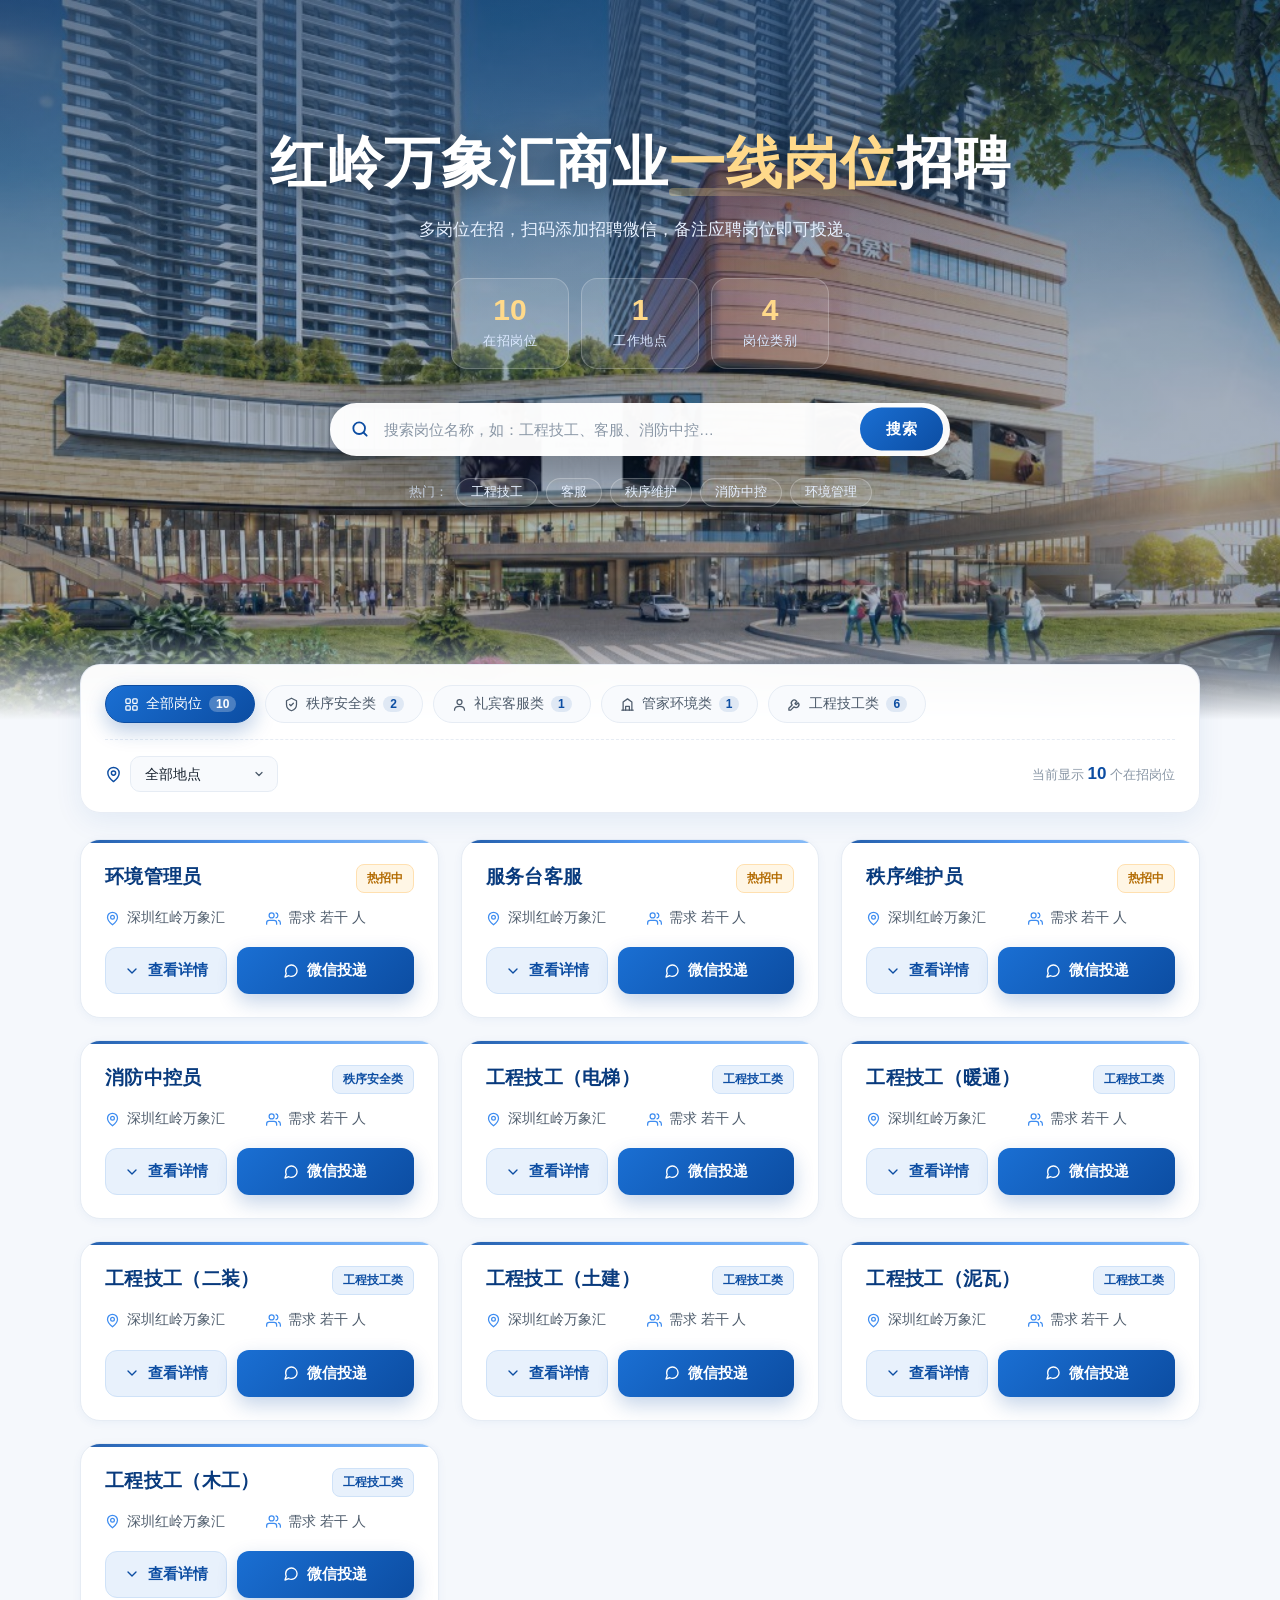
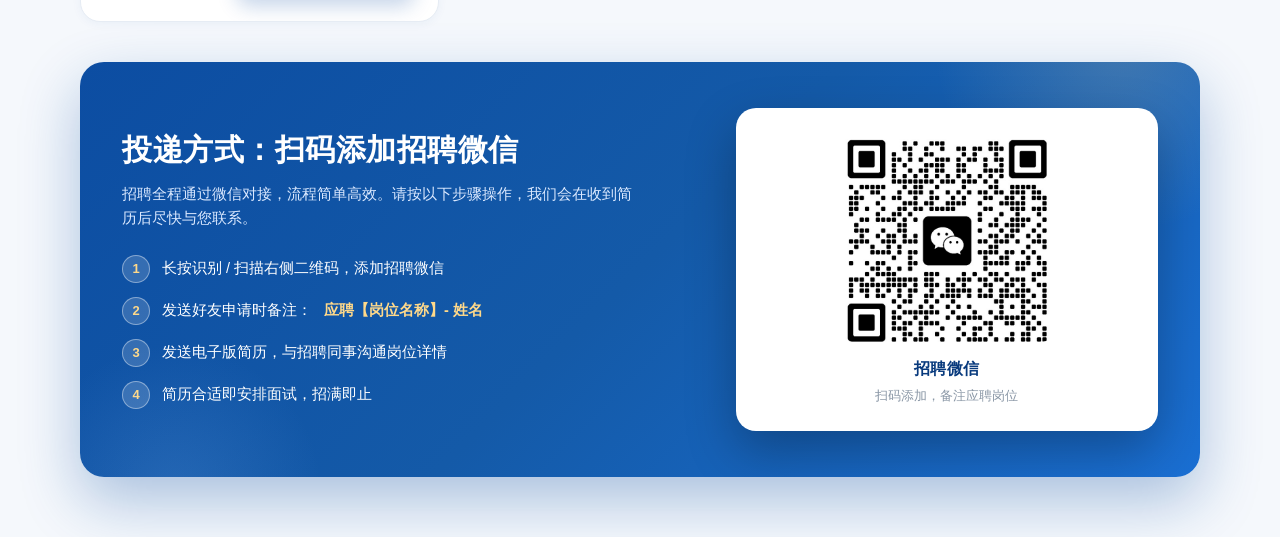
==== zhaopin/index.html @ f412cfbd "Sync zhaopin mirror page" ====
<!DOCTYPE html>
<html lang="zh-CN">
<head>
    <meta charset="UTF-8">
    <meta name="viewport" content="width=device-width, initial-scale=1.0, viewport-fit=cover">
    <meta name="theme-color" content="#0c4da2">
    <meta name="site-data" content="../data/site.json">
    <meta name="description" content="深圳湾商业一线岗位招聘，中国华润大厦、深圳湾万象城、华润金融大厦多岗位在招。">
    <title>深圳湾商业一线岗位招聘 | 中国华润大厦·深圳湾万象城·华润金融大厦</title>
    <style>
        /* ===== 设计令牌 ===== */
        * {
            margin: 0;
            padding: 0;
            box-sizing: border-box;
            -webkit-tap-highlight-color: transparent;
        }
        :root {
            --brand: #0c4da2;
            --brand-2: #1a6fd3;
            --brand-light: #3f8df0;
            --brand-deep: #083a7d;
            --brand-soft: #e8f1fc;
            --accent: #f5a623;
            --accent-soft: #fff6e5;
            --ink: #16212e;
            --ink-2: #4d5b6b;
            --ink-3: #8a97a6;
            --line: #e6ecf4;
            --line-2: #f0f4f9;
            --bg: #f5f8fc;
            --card: #ffffff;
            --radius: 20px;
            --radius-sm: 12px;
            --shadow-sm: 0 2px 10px rgba(12, 77, 162, 0.05);
            --shadow: 0 8px 28px rgba(12, 77, 162, 0.08);
            --shadow-lg: 0 22px 52px rgba(12, 77, 162, 0.16);
            --ease: cubic-bezier(0.4, 0, 0.2, 1);
            --safe-top: env(safe-area-inset-top, 0px);
            --safe-bottom: env(safe-area-inset-bottom, 0px);
        }
        html {
            scroll-behavior: smooth;
            -webkit-text-size-adjust: 100%;
        }
        body {
            font-family: "PingFang SC", "HarmonyOS Sans SC", "Microsoft YaHei", "Helvetica Neue", Arial, sans-serif;
            background: var(--bg);
            color: var(--ink);
            line-height: 1.65;
            -webkit-font-smoothing: antialiased;
            -moz-osx-font-smoothing: grayscale;
            overflow-x: hidden;
        }
        img { max-width: 100%; display: block; }
        button, input, select { font-family: inherit; }
        button { cursor: pointer; }

        /* ===== 滚动进度条 ===== */
        .scroll-progress {
            position: fixed;
            top: 0;
            left: 0;
            height: 3px;
            width: 0%;
            background: linear-gradient(90deg, var(--brand-2), var(--accent));
            z-index: 100;
            transition: width 0.1s linear;
            border-radius: 0 3px 3px 0;
        }

        /* ===== 顶部吸附栏 ===== */
        .sticky-bar {
            position: fixed;
            top: 0;
            left: 0;
            right: 0;
            z-index: 90;
            padding: calc(10px + var(--safe-top)) 16px 10px;
            background: rgba(255, 255, 255, 0.88);
            backdrop-filter: saturate(180%) blur(16px);
            -webkit-backdrop-filter: saturate(180%) blur(16px);
            border-bottom: 1px solid rgba(230, 236, 244, 0.9);
            transform: translateY(-105%);
            transition: transform 0.35s var(--ease), box-shadow 0.35s var(--ease);
        }
        .sticky-bar.show {
            transform: translateY(0);
            box-shadow: 0 4px 20px rgba(12, 77, 162, 0.08);
        }
        .sticky-inner {
            max-width: 1160px;
            margin: 0 auto;
            display: flex;
            align-items: center;
            gap: 12px;
        }
        .sticky-brand {
            display: flex;
            align-items: center;
            gap: 8px;
            font-size: 15px;
            font-weight: 800;
            color: var(--brand-deep);
            white-space: nowrap;
            letter-spacing: 0.5px;
        }
        .sticky-brand .dot {
            width: 8px;
            height: 8px;
            border-radius: 50%;
            background: linear-gradient(135deg, var(--brand-2), var(--accent));
            box-shadow: 0 0 0 4px rgba(26, 111, 211, 0.14);
        }
        .sticky-search {
            flex: 1;
            position: relative;
            display: flex;
            align-items: center;
        }
        .sticky-search svg {
            position: absolute;
            left: 14px;
            width: 16px;
            height: 16px;
            stroke: var(--ink-3);
            pointer-events: none;
        }
        .sticky-search input {
            width: 100%;
            border: 1.5px solid var(--line);
            background: rgba(244, 247, 251, 0.9);
            border-radius: 999px;
            padding: 10px 38px 10px 40px;
            font-size: 14px;
            color: var(--ink);
            outline: none;
            transition: all 0.2s var(--ease);
        }
        .sticky-search input:focus {
            border-color: var(--brand-2);
            background: #fff;
            box-shadow: 0 0 0 3px rgba(26, 111, 211, 0.12);
        }
        .sticky-search input::-webkit-search-cancel-button { display: none; }
        .sticky-clear {
            position: absolute;
            right: 10px;
            width: 22px;
            height: 22px;
            border: none;
            border-radius: 50%;
            background: #dbe4ee;
            color: #fff;
            font-size: 14px;
            line-height: 1;
            display: none;
            align-items: center;
            justify-content: center;
            transition: background 0.2s;
        }
        .sticky-clear.show { display: flex; }
        .sticky-clear:hover { background: var(--ink-3); }
        .sticky-count {
            font-size: 13px;
            white-space: nowrap;
            padding: 6px 12px;
            background: var(--brand-soft);
            border-radius: 999px;
            color: var(--brand);
            font-weight: 600;
        }
        .sticky-count b { font-size: 15px; }

        /* ===== Hero ===== */
        .hero {
            position: relative;
            color: #fff;
            min-height: clamp(520px, 56.25vw, 720px);
            padding: calc(56px + var(--safe-top)) 22px 140px;
            display: flex;
            align-items: center;
            justify-content: center;
            background:
                radial-gradient(120% 80% at 50% 0%, rgba(12, 77, 162, 0.18) 0%, transparent 58%),
                linear-gradient(180deg, rgba(4, 22, 50, 0.55) 0%, rgba(6, 34, 72, 0.38) 45%, rgba(10, 46, 92, 0.32) 100%),
                url("../assets/hero-bg.jpg") center center / cover no-repeat;
            text-align: center;
            overflow: hidden;
            box-sizing: border-box;
        }
        .hero::after {
            content: "";
            position: absolute;
            left: 0; right: 0; bottom: 0;
            height: 90px;
            background: linear-gradient(180deg, transparent, var(--bg));
            z-index: 1;
            pointer-events: none;
        }
        .hero-inner {
            position: relative;
            z-index: 2;
            max-width: 1080px;
            margin: 0 auto;
        }
        .hero h1 {
            font-size: clamp(30px, 6vw, 56px);
            font-weight: 800;
            letter-spacing: 1px;
            line-height: 1.22;
            margin-bottom: 18px;
            text-shadow: 0 6px 30px rgba(0, 0, 0, 0.4);
            animation: fadeDown 0.7s var(--ease) both;
        }
        .hero h1 em {
            font-style: normal;
            color: #ffd98a;
            position: relative;
            display: inline-block;
        }
        .hero h1 em::after {
            content: "";
            position: absolute;
            left: 0; right: 0;
            bottom: 2px;
            height: 8px;
            background: linear-gradient(90deg, rgba(255, 217, 138, 0.35), rgba(255, 217, 138, 0));
            border-radius: 4px;
            z-index: -1;
        }
        .hero-sub {
            font-size: clamp(14px, 2.2vw, 17px);
            color: #e6f0ff;
            max-width: 620px;
            margin: 0 auto 34px;
            opacity: 0.92;
            animation: fadeDown 0.7s var(--ease) 0.1s both;
        }
        .hero-stats {
            display: flex;
            justify-content: center;
            gap: 12px;
            flex-wrap: wrap;
            margin-bottom: 34px;
            animation: fadeDown 0.7s var(--ease) 0.2s both;
        }
        .hero-stat {
            background: rgba(255, 255, 255, 0.1);
            border: 1px solid rgba(255, 255, 255, 0.22);
            backdrop-filter: blur(10px);
            -webkit-backdrop-filter: blur(10px);
            border-radius: 16px;
            padding: 14px 28px;
            min-width: 118px;
            transition: transform 0.25s var(--ease), background 0.25s;
        }
        .hero-stat:hover {
            background: rgba(255, 255, 255, 0.16);
            transform: translateY(-3px);
        }
        .hero-stat b {
            display: block;
            font-size: 30px;
            font-weight: 800;
            color: #ffd98a;
            line-height: 1.15;
            font-variant-numeric: tabular-nums;
        }
        .hero-stat span {
            font-size: 12.5px;
            color: #dbe9ff;
            letter-spacing: 0.5px;
        }

        /* ===== 搜索框 ===== */
        .hero-search {
            position: relative;
            max-width: 620px;
            margin: 0 auto 22px;
            animation: fadeDown 0.7s var(--ease) 0.3s both;
        }
        .hero-search input {
            width: 100%;
            border: none;
            outline: none;
            background: rgba(255, 255, 255, 0.97);
            border-radius: 999px;
            padding: 18px 132px 18px 54px;
            font-size: 15px;
            color: var(--ink);
            box-shadow: 0 16px 44px rgba(0, 0, 0, 0.3);
            transition: box-shadow 0.25s var(--ease);
        }
        .hero-search input:focus {
            box-shadow: 0 16px 44px rgba(0, 0, 0, 0.3), 0 0 0 4px rgba(255, 217, 138, 0.35);
        }
        .hero-search input::placeholder { color: var(--ink-3); }
        .hero-search .search-icon {
            position: absolute;
            left: 20px;
            top: 50%;
            transform: translateY(-50%);
            width: 20px;
            height: 20px;
            stroke: var(--brand);
            pointer-events: none;
        }
        .hero-search .search-btn {
            position: absolute;
            right: 7px;
            top: 50%;
            transform: translateY(-50%);
            border: none;
            cursor: pointer;
            background: linear-gradient(135deg, var(--brand-2), var(--brand));
            color: #fff;
            border-radius: 999px;
            padding: 12px 26px;
            font-size: 15px;
            font-weight: 600;
            transition: transform 0.2s var(--ease), box-shadow 0.2s;
            letter-spacing: 0.5px;
        }
        .hero-search .search-btn:hover {
            transform: translateY(-50%) scale(1.04);
            box-shadow: 0 8px 22px rgba(26, 111, 211, 0.5);
        }
        .hero-search .search-btn:active { transform: translateY(-50%) scale(0.97); }
        .hero-search .clear-btn {
            position: absolute;
            left: 44px;
            top: 50%;
            transform: translateY(-50%);
            width: 22px;
            height: 22px;
            border: none;
            border-radius: 50%;
            background: #dbe4ee;
            color: #fff;
            font-size: 14px;
            line-height: 1;
            display: none;
            align-items: center;
            justify-content: center;
            transition: background 0.2s;
        }
        .hero-search .clear-btn.show { display: flex; }
        .hero-search .clear-btn:hover { background: var(--ink-3); }

        /* ===== 热门搜索标签 ===== */
        .hot-tags {
            display: flex;
            justify-content: center;
            align-items: center;
            flex-wrap: wrap;
            gap: 8px;
            font-size: 13px;
            color: rgba(219, 233, 255, 0.75);
            animation: fadeDown 0.7s var(--ease) 0.4s both;
        }
        .hot-tags button {
            border: 1px solid rgba(255, 255, 255, 0.25);
            background: rgba(255, 255, 255, 0.08);
            color: #e6f0ff;
            border-radius: 999px;
            padding: 5px 14px;
            font-size: 12.5px;
            transition: all 0.2s var(--ease);
        }
        .hot-tags button:hover {
            background: rgba(255, 217, 138, 0.2);
            border-color: rgba(255, 217, 138, 0.6);
            color: #ffd98a;
            transform: translateY(-1px);
        }

        /* ===== 主体容器 ===== */
        .container {
            max-width: 1160px;
            margin: 0 auto;
            padding: 0 20px;
        }

        /* ===== 筛选栏 ===== */
        .toolbar {
            margin-top: -56px;
            position: relative;
            z-index: 5;
            background: rgba(255, 255, 255, 0.96);
            backdrop-filter: blur(10px);
            border-radius: var(--radius);
            box-shadow: var(--shadow);
            padding: 20px 24px;
            border: 1px solid rgba(230, 236, 244, 0.9);
        }
        .chips {
            display: flex;
            flex-wrap: wrap;
            gap: 10px;
            margin-bottom: 16px;
        }
        .chip {
            border: 1.5px solid var(--line);
            background: #f8fafd;
            color: var(--ink-2);
            border-radius: 999px;
            padding: 9px 18px;
            font-size: 14px;
            font-weight: 500;
            cursor: pointer;
            transition: all 0.22s var(--ease);
            display: inline-flex;
            align-items: center;
            gap: 7px;
            white-space: nowrap;
        }
        .chip svg {
            width: 15px;
            height: 15px;
            stroke: currentColor;
            flex-shrink: 0;
        }
        .chip .chip-num {
            font-size: 12px;
            font-weight: 700;
            background: rgba(12, 77, 162, 0.1);
            color: var(--brand);
            border-radius: 999px;
            padding: 1px 7px;
            min-width: 20px;
            text-align: center;
            transition: all 0.22s;
        }
        .chip:hover {
            border-color: var(--brand-2);
            color: var(--brand);
            transform: translateY(-1px);
        }
        .chip.active {
            background: linear-gradient(135deg, var(--brand-2), var(--brand));
            border-color: var(--brand);
            color: #fff;
            box-shadow: 0 8px 20px rgba(12, 77, 162, 0.28);
        }
        .chip.active .chip-num {
            background: rgba(255, 255, 255, 0.25);
            color: #fff;
        }
        .toolbar-row {
            display: flex;
            align-items: center;
            justify-content: space-between;
            gap: 14px;
            flex-wrap: wrap;
            border-top: 1px dashed var(--line);
            padding-top: 16px;
        }
        .toolbar-left {
            display: flex;
            align-items: center;
            gap: 12px;
            flex-wrap: wrap;
        }
        .location-select {
            position: relative;
            display: flex;
            align-items: center;
            gap: 8px;
            font-size: 14px;
            color: var(--ink-2);
        }
        .location-select > svg {
            width: 17px;
            height: 17px;
            stroke: var(--brand);
            flex-shrink: 0;
        }
        .location-select select {
            border: 1.5px solid var(--line);
            background: #f8fafd;
            border-radius: 10px;
            padding: 9px 34px 9px 14px;
            font-size: 14px;
            color: var(--ink);
            outline: none;
            cursor: pointer;
            appearance: none;
            background-image: url("data:image/svg+xml,%3Csvg xmlns='http://www.w3.org/2000/svg' width='12' height='12' viewBox='0 0 24 24' fill='none' stroke='%234d5b6b' stroke-width='2.5' stroke-linecap='round' stroke-linejoin='round'%3E%3Cpolyline points='6 9 12 15 18 9'/%3E%3C/svg%3E");
            background-repeat: no-repeat;
            background-position: right 12px center;
            transition: all 0.2s;
        }
        .location-select select:focus {
            border-color: var(--brand-2);
            box-shadow: 0 0 0 3px rgba(26, 111, 211, 0.12);
        }
        .reset-btn {
            display: none;
            align-items: center;
            gap: 6px;
            border: 1.5px solid var(--line);
            background: #fff;
            color: var(--ink-2);
            border-radius: 10px;
            padding: 9px 14px;
            font-size: 13.5px;
            transition: all 0.2s;
        }
        .reset-btn.show { display: inline-flex; }
        .reset-btn:hover {
            border-color: #ffc9c9;
            color: #d64545;
            background: #fff5f5;
        }
        .reset-btn svg {
            width: 14px;
            height: 14px;
            stroke: currentColor;
        }
        .result-count {
            font-size: 13px;
            color: var(--ink-3);
        }
        .result-count b {
            color: var(--brand);
            font-size: 17px;
            font-weight: 800;
            font-variant-numeric: tabular-nums;
        }

        /* ===== 岗位列表（关键修复：align-items: start） ===== */
        .job-grid {
            display: grid;
            grid-template-columns: repeat(auto-fill, minmax(340px, 1fr));
            gap: 22px;
            margin: 26px 0 40px;
            /* 核心修复：让每张卡片独立高度，展开时不会把同行的卡片一起拉长 */
            align-items: start;
        }
        .job-card {
            background: var(--card);
            border: 1px solid var(--line);
            border-radius: var(--radius);
            box-shadow: var(--shadow-sm);
            padding: 24px 24px 22px;
            display: flex;
            flex-direction: column;
            transition: transform 0.28s var(--ease), box-shadow 0.28s var(--ease), border-color 0.28s;
            position: relative;
            overflow: hidden;
            animation: cardIn 0.45s var(--ease) backwards;
            animation-delay: var(--delay, 0s);
        }
        @keyframes cardIn {
            from { opacity: 0; transform: translateY(18px); }
            to { opacity: 1; transform: translateY(0); }
        }
        .job-card::before {
            content: "";
            position: absolute;
            top: 0;
            left: 0;
            right: 0;
            height: 3px;
            background: linear-gradient(90deg, var(--brand), var(--brand-light), #7cb6f7);
            opacity: 0.9;
        }
        .job-card:hover {
            transform: translateY(-4px);
            box-shadow: var(--shadow-lg);
            border-color: #d6e4f7;
        }
        .job-top {
            display: flex;
            align-items: flex-start;
            justify-content: space-between;
            gap: 12px;
            margin-bottom: 14px;
        }
        .job-title {
            font-size: 19px;
            font-weight: 700;
            color: var(--brand-deep);
            line-height: 1.35;
            letter-spacing: 0.3px;
        }
        .job-tag {
            flex-shrink: 0;
            font-size: 11.5px;
            font-weight: 600;
            color: var(--brand);
            background: var(--brand-soft);
            border: 1px solid #cfe2f8;
            border-radius: 8px;
            padding: 4px 10px;
            white-space: nowrap;
        }
        .job-tag.hot {
            color: #b26a00;
            background: var(--accent-soft);
            border-color: #ffe0b0;
        }
        .job-meta {
            display: grid;
            grid-template-columns: 1fr 1fr;
            gap: 8px 14px;
            margin: 0 0 18px;
        }
        .meta-item {
            display: flex;
            align-items: center;
            gap: 7px;
            font-size: 13.5px;
            color: var(--ink-2);
            min-width: 0;
        }
        .meta-item svg {
            width: 15px;
            height: 15px;
            stroke: var(--brand-light);
            flex-shrink: 0;
        }
        .meta-item span {
            overflow: hidden;
            text-overflow: ellipsis;
            white-space: nowrap;
        }
        .meta-item.full {
            grid-column: 1 / -1;
        }
        .meta-item.full span {
            white-space: normal;
            line-height: 1.5;
        }
        .job-actions {
            margin-top: auto;
            display: flex;
            gap: 10px;
        }
        .btn {
            border: none;
            cursor: pointer;
            border-radius: 12px;
            font-size: 14.5px;
            font-weight: 600;
            padding: 13px 18px;
            display: inline-flex;
            align-items: center;
            justify-content: center;
            gap: 8px;
            transition: all 0.22s var(--ease);
            text-decoration: none;
            min-height: 46px;
        }
        .btn svg {
            width: 16px;
            height: 16px;
            stroke: currentColor;
            flex-shrink: 0;
        }
        .btn-primary {
            flex: 1;
            background: linear-gradient(135deg, var(--brand-2), var(--brand));
            color: #fff;
            box-shadow: 0 8px 20px rgba(12, 77, 162, 0.24);
        }
        .btn-primary:hover {
            transform: translateY(-2px);
            box-shadow: 0 12px 28px rgba(12, 77, 162, 0.36);
        }
        .btn-primary:active { transform: translateY(0) scale(0.98); }
        .btn-ghost {
            background: var(--brand-soft);
            color: var(--brand);
            border: 1px solid #cfe2f8;
        }
        .btn-ghost:hover {
            background: #dceafb;
            border-color: #b5d2f2;
        }
        .btn-ghost:active { transform: scale(0.98); }
        .btn-ghost svg {
            transition: transform 0.28s var(--ease);
        }
        .btn-ghost.open svg { transform: rotate(180deg); }

        /* 详情展开 */
        .job-detail {
            display: grid;
            grid-template-rows: 0fr;
            transition: grid-template-rows 0.4s var(--ease);
            border-top: 1px dashed transparent;
            margin-top: 0;
        }
        .job-detail > .detail-inner {
            overflow: hidden;
            min-height: 0; /* 关键：配合 0fr→1fr 动画，防止内容溢出撑开 */
        }
        .job-detail.open {
            grid-template-rows: 1fr;
            border-top-color: var(--line);
            margin-top: 18px;
        }
        .job-detail.open > .detail-inner {
            padding-top: 18px;
        }
        .detail-block { margin-bottom: 16px; }
        .detail-block:last-child { margin-bottom: 0; }
        .detail-block h4 {
            font-size: 14px;
            font-weight: 700;
            color: var(--brand-deep);
            margin-bottom: 10px;
            display: flex;
            align-items: center;
            gap: 7px;
        }
        .detail-block h4 svg {
            width: 15px;
            height: 15px;
            stroke: var(--brand);
            flex-shrink: 0;
        }
        .detail-block ul { list-style: none; padding: 0; }
        .detail-block li {
            position: relative;
            padding-left: 20px;
            font-size: 13.5px;
            color: var(--ink-2);
            margin-bottom: 7px;
            line-height: 1.72;
        }
        .detail-block li::before {
            content: "";
            position: absolute;
            left: 4px;
            top: 10px;
            width: 6px;
            height: 6px;
            border-radius: 50%;
            background: var(--brand-light);
        }

        /* 空状态 */
        .empty-state {
            text-align: center;
            padding: 70px 20px;
            color: var(--ink-3);
            grid-column: 1 / -1;
            animation: cardIn 0.4s var(--ease);
        }
        .empty-state svg {
            width: 52px;
            height: 52px;
            stroke: #c3cfdc;
            margin: 0 auto 16px;
        }
        .empty-state p {
            font-size: 15px;
            margin-bottom: 18px;
        }
        .empty-state .btn-reset {
            display: inline-flex;
            align-items: center;
            gap: 6px;
            border: 1.5px solid var(--line);
            background: #fff;
            color: var(--brand);
            border-radius: 999px;
            padding: 9px 22px;
            font-size: 14px;
            font-weight: 600;
            transition: all 0.2s;
        }
        .empty-state .btn-reset:hover {
            border-color: var(--brand-2);
            background: var(--brand-soft);
        }

        /* ===== 投递引导 ===== */
        .apply-guide {
            position: relative;
            background: linear-gradient(135deg, #0c4da2 0%, #145aa8 50%, #1a6fd3 100%);
            border-radius: 24px;
            padding: 46px 42px;
            color: #fff;
            margin: 20px 0 60px;
            display: grid;
            grid-template-columns: 1.35fr 1fr;
            gap: 44px;
            align-items: center;
            box-shadow: 0 24px 60px rgba(12, 77, 162, 0.32);
            overflow: hidden;
        }
        .apply-guide::before {
            content: "";
            position: absolute;
            top: -50%;
            right: -10%;
            width: 380px;
            height: 380px;
            border-radius: 50%;
            background: radial-gradient(circle, rgba(255, 217, 138, 0.18), transparent 70%);
            pointer-events: none;
        }
        .apply-guide::after {
            content: "";
            position: absolute;
            bottom: -40%;
            left: -5%;
            width: 300px;
            height: 300px;
            border-radius: 50%;
            background: radial-gradient(circle, rgba(124, 182, 247, 0.18), transparent 70%);
            pointer-events: none;
        }
        .apply-guide > * { position: relative; z-index: 1; }
        .apply-guide h2 {
            font-size: clamp(22px, 3vw, 30px);
            font-weight: 800;
            margin-bottom: 14px;
            line-height: 1.3;
            letter-spacing: 0.5px;
        }
        .apply-guide p {
            color: #dbe9ff;
            font-size: 14.5px;
            margin-bottom: 24px;
            max-width: 520px;
        }
        .guide-steps {
            list-style: none;
            display: flex;
            flex-direction: column;
            gap: 14px;
        }
        .guide-steps li {
            display: flex;
            align-items: center;
            gap: 12px;
            font-size: 14.5px;
            line-height: 1.5;
        }
        .guide-steps li b {
            color: #ffd98a;
            font-weight: 700;
        }
        .guide-steps .step-num {
            width: 28px;
            height: 28px;
            flex-shrink: 0;
            border-radius: 50%;
            background: rgba(255, 255, 255, 0.16);
            border: 1px solid rgba(255, 255, 255, 0.4);
            display: inline-flex;
            align-items: center;
            justify-content: center;
            font-size: 13px;
            font-weight: 700;
            color: #ffd98a;
        }
        .qr-box {
            background: #fff;
            border-radius: 20px;
            padding: 24px;
            text-align: center;
            box-shadow: 0 20px 50px rgba(0, 0, 0, 0.28);
            transition: transform 0.3s var(--ease);
        }
        .qr-box:hover { transform: translateY(-4px); }
        .qr-box img {
            width: 210px;
            height: 210px;
            margin: 0 auto 14px;
            border-radius: 10px;
        }
        .qr-box .qr-title {
            font-weight: 800;
            color: var(--brand-deep);
            font-size: 16px;
            margin-bottom: 4px;
            letter-spacing: 0.5px;
        }
        .qr-box .qr-tip {
            font-size: 12.5px;
            color: var(--ink-3);
        }

        /* ===== 返回顶部 ===== */
        .scroll-top {
            position: fixed;
            right: 20px;
            bottom: calc(24px + var(--safe-bottom));
            width: 48px;
            height: 48px;
            border: none;
            border-radius: 50%;
            background: rgba(255, 255, 255, 0.96);
            backdrop-filter: blur(10px);
            color: var(--brand);
            box-shadow: 0 8px 26px rgba(12, 77, 162, 0.22);
            border: 1px solid var(--line);
            display: flex;
            align-items: center;
            justify-content: center;
            z-index: 60;
            opacity: 0;
            visibility: hidden;
            transform: translateY(12px) scale(0.9);
            transition: all 0.3s var(--ease);
        }
        .scroll-top.show {
            opacity: 1;
            visibility: visible;
            transform: translateY(0) scale(1);
        }
        .scroll-top:hover {
            background: var(--brand);
            color: #fff;
            transform: translateY(-3px) scale(1.06);
            box-shadow: 0 12px 30px rgba(12, 77, 162, 0.35);
        }
        .scroll-top svg {
            width: 20px;
            height: 20px;
            stroke: currentColor;
            stroke-width: 2.5;
        }

        /* ===== 弹窗 ===== */
        .modal-mask {
            position: fixed;
            inset: 0;
            background: rgba(6, 22, 44, 0.68);
            backdrop-filter: blur(6px);
            -webkit-backdrop-filter: blur(6px);
            display: flex;
            align-items: center;
            justify-content: center;
            z-index: 120;
            opacity: 0;
            visibility: hidden;
            transition: opacity 0.28s var(--ease), visibility 0.28s;
            padding: 20px;
        }
        .modal-mask.show {
            opacity: 1;
            visibility: visible;
        }
        .modal {
            background: #fff;
            border-radius: 24px;
            width: 100%;
            max-width: 400px;
            padding: 32px 28px 26px;
            text-align: center;
            transform: translateY(24px) scale(0.95);
            transition: transform 0.32s var(--ease);
            box-shadow: 0 40px 90px rgba(0, 0, 0, 0.4);
            position: relative;
            max-height: calc(100vh - 40px);
            overflow-y: auto;
        }
        .modal-mask.show .modal {
            transform: translateY(0) scale(1);
        }
        .modal-close {
            position: absolute;
            top: 14px;
            right: 14px;
            width: 36px;
            height: 36px;
            border: none;
            border-radius: 50%;
            background: #f0f4f9;
            color: var(--ink-2);
            cursor: pointer;
            font-size: 20px;
            line-height: 1;
            display: flex;
            align-items: center;
            justify-content: center;
            transition: all 0.2s;
        }
        .modal-close:hover {
            background: #e2eaf3;
            transform: rotate(90deg);
        }
        .modal-badge {
            display: inline-flex;
            align-items: center;
            gap: 6px;
            background: var(--brand-soft);
            color: var(--brand);
            border: 1px solid #cfe2f8;
            border-radius: 999px;
            font-size: 12px;
            font-weight: 600;
            padding: 5px 14px;
            margin-bottom: 14px;
        }
        .modal-badge::before {
            content: "";
            width: 6px;
            height: 6px;
            border-radius: 50%;
            background: #2ecc71;
            box-shadow: 0 0 0 3px rgba(46, 204, 113, 0.18);
        }
        .modal h3 {
            font-size: 21px;
            color: var(--brand-deep);
            margin-bottom: 6px;
            font-weight: 800;
        }
        .modal .modal-job-name {
            font-size: 15px;
            color: var(--ink-2);
            margin-bottom: 22px;
        }
        .modal img {
            width: 200px;
            height: 200px;
            margin: 0 auto 18px;
            border-radius: 12px;
            border: 1px solid var(--line);
            box-shadow: 0 8px 24px rgba(12, 77, 162, 0.1);
        }
        .modal .modal-tip {
            background: linear-gradient(135deg, #fff8ec, #fffdf8);
            border: 1px solid #ffe2b3;
            border-radius: 12px;
            color: #a05a00;
            font-size: 13px;
            padding: 12px 14px;
            line-height: 1.65;
            text-align: left;
        }
        .modal .modal-tip b { color: #d97706; }

        /* ===== 动画 ===== */
        @keyframes fadeDown {
            from { opacity: 0; transform: translateY(-14px); }
            to { opacity: 1; transform: translateY(0); }
        }

        /* ===== 响应式 ===== */
        @media (max-width: 900px) {
            .apply-guide {
                grid-template-columns: 1fr;
                padding: 36px 26px;
                gap: 28px;
            }
        }
        @media (max-width: 768px) {
            .container { padding: 0 16px; }
            .hero {
                min-height: clamp(460px, 72vw, 620px);
                padding: calc(48px + var(--safe-top)) 18px 120px;
            }
            .hero-stats { gap: 8px; }
            .hero-stat {
                padding: 12px 20px;
                min-width: 100px;
                flex: 1;
                max-width: 140px;
            }
            .hero-stat b { font-size: 25px; }
            .job-grid {
                grid-template-columns: 1fr;
                gap: 16px;
                margin: 20px 0 32px;
            }
            .job-card { padding: 20px 18px 18px; }
            .job-title { font-size: 18px; }

            .toolbar {
                padding: 16px 0 14px;
                border-radius: 18px;
                overflow: hidden;
            }
            .chips {
                flex-wrap: nowrap;
                overflow-x: auto;
                overflow-y: hidden;
                padding: 0 16px 4px;
                margin-bottom: 12px;
                gap: 8px;
                scrollbar-width: none;
                -ms-overflow-style: none;
                scroll-snap-type: x proximity;
                -webkit-overflow-scrolling: touch;
            }
            .chips::-webkit-scrollbar { display: none; }
            .chip {
                scroll-snap-align: start;
                padding: 8px 15px;
                font-size: 13.5px;
            }
            .toolbar-row {
                padding: 12px 16px 0;
                gap: 10px;
            }
            .toolbar-left { gap: 8px; width: 100%; }
            .location-select { flex: 1; }
            .location-select select { width: 100%; }
            .reset-btn { padding: 9px 12px; font-size: 13px; }
            .result-count {
                width: 100%;
                text-align: left;
                font-size: 12.5px;
            }
        }
        @media (max-width: 480px) {
            .hero {
                min-height: clamp(420px, 88vw, 560px);
                padding: calc(40px + var(--safe-top)) 16px 108px;
            }
            .hero-sub { margin-bottom: 26px; }
            .hero-stats { margin-bottom: 26px; }
            .hero-stat {
                padding: 10px 14px;
                min-width: 88px;
                border-radius: 14px;
            }
            .hero-stat b { font-size: 22px; }
            .hero-stat span { font-size: 11.5px; }

            .hero-search input {
                padding: 16px 100px 16px 46px;
                font-size: 14.5px;
            }
            .hero-search .search-icon { left: 17px; width: 18px; height: 18px; }
            .hero-search .search-btn {
                padding: 11px 18px;
                font-size: 14px;
            }
            .hero-search .clear-btn { left: 38px; }

            .hot-tags { font-size: 12px; gap: 6px; }
            .hot-tags button { padding: 4px 11px; font-size: 12px; }

            .sticky-brand { display: none; }
            .sticky-count { padding: 5px 10px; font-size: 12px; }

            .apply-guide {
                padding: 30px 20px;
                border-radius: 20px;
                margin-bottom: 40px;
            }
            .qr-box img { width: 180px; height: 180px; }

            .scroll-top {
                width: 44px;
                height: 44px;
                right: 14px;
                bottom: calc(18px + var(--safe-bottom));
            }

            .job-actions { gap: 8px; }
            .btn { padding: 12px 14px; font-size: 14px; min-height: 44px; }

            .modal { padding: 28px 22px 22px; border-radius: 22px; }
            .modal img { width: 180px; height: 180px; }
        }

        @media (max-height: 500px) and (orientation: landscape) {
            .modal { max-height: 90vh; }
            .modal img { width: 140px; height: 140px; }
        }

        @media (prefers-reduced-motion: reduce) {
            * {
                animation: none !important;
                transition: none !important;
                scroll-behavior: auto !important;
            }
        }
    </style>
</head>
<body>
    <!-- ===== 滚动进度 ===== -->
    <div class="scroll-progress" id="scrollProgress"></div>

    <!-- ===== 吸附顶栏 ===== -->
    <header class="sticky-bar" id="stickyBar">
        <div class="sticky-inner">
            <div class="sticky-brand">
                <span class="dot"></span>
                <span id="stickyBrandText">深圳湾招聘</span>
            </div>
            <div class="sticky-search">
                <svg viewBox="0 0 24 24" fill="none" stroke-width="2.2" stroke-linecap="round" stroke-linejoin="round"><circle cx="11" cy="11" r="7"/><path d="m20 20-3.5-3.5"/></svg>
                <input type="search" id="stickySearch" placeholder="搜索岗位名称…" aria-label="搜索岗位">
                <button class="sticky-clear" id="stickyClear" aria-label="清空搜索">×</button>
            </div>
            <span class="sticky-count"><b id="stickyCount">12</b> 个</span>
        </div>
    </header>

    <!-- ===== Hero 首屏（已删除图一标签） ===== -->
    <header class="hero" id="hero">
        <div class="hero-inner">
            <h1 id="heroTitle">深圳湾商业<em>一线岗位</em>招聘</h1>
            <p class="hero-sub" id="heroSub">多岗位在招，扫码添加招聘微信，备注应聘岗位即可投递。</p>
            <div class="hero-stats">
                <div class="hero-stat"><b id="statJobs">12</b><span>在招岗位</span></div>
                <div class="hero-stat"><b id="statLocations">3</b><span>工作地点</span></div>
                <div class="hero-stat"><b id="statCategories">4</b><span>岗位类别</span></div>
            </div>
            <div class="hero-search">
                <svg class="search-icon" viewBox="0 0 24 24" fill="none" stroke-width="2.2" stroke-linecap="round" stroke-linejoin="round"><circle cx="11" cy="11" r="7"/><path d="m20 20-3.5-3.5"/></svg>
                <input type="text" id="searchInput" placeholder="搜索岗位名称，如：工程技工、客服…" aria-label="搜索岗位" autocomplete="off">
                <button class="clear-btn" id="searchClear" aria-label="清空搜索">×</button>
                <button class="search-btn" id="searchBtn">搜索</button>
            </div>
            <div class="hot-tags" id="hotTags">
                <span>热门：</span>
                <button data-key="工程技工">工程技工</button>
                <button data-key="客服">客服</button>
                <button data-key="秩序">秩序维护</button>
                <button data-key="礼宾">礼宾</button>
            </div>
        </div>
    </header>

    <main class="container">
        <!-- ===== 筛选栏 ===== -->
        <section class="toolbar" id="toolbar">
            <div class="chips" id="categoryChips">
                <button class="chip active" data-category="all">
                    <svg viewBox="0 0 24 24" fill="none" stroke-width="2" stroke-linecap="round" stroke-linejoin="round"><rect x="3" y="3" width="7" height="7" rx="1.5"/><rect x="14" y="3" width="7" height="7" rx="1.5"/><rect x="3" y="14" width="7" height="7" rx="1.5"/><rect x="14" y="14" width="7" height="7" rx="1.5"/></svg>
                    全部岗位
                    <span class="chip-num" data-num="all">12</span>
                </button>
                <button class="chip" data-category="security">
                    <svg viewBox="0 0 24 24" fill="none" stroke-width="2" stroke-linecap="round" stroke-linejoin="round"><path d="M12 2 4 6v6c0 5 3.4 8.6 8 10 4.6-1.4 8-5 8-10V6l-8-4z"/><path d="m9 12 2 2 4-4"/></svg>
                    秩序安全类
                    <span class="chip-num" data-num="security">1</span>
                </button>
                <button class="chip" data-category="reception">
                    <svg viewBox="0 0 24 24" fill="none" stroke-width="2" stroke-linecap="round" stroke-linejoin="round"><circle cx="12" cy="8" r="4"/><path d="M4 21c0-4 3.6-6 8-6s8 2 8 6"/></svg>
                    礼宾客服类
                    <span class="chip-num" data-num="reception">3</span>
                </button>
                <button class="chip" data-category="steward">
                    <svg viewBox="0 0 24 24" fill="none" stroke-width="2" stroke-linecap="round" stroke-linejoin="round"><path d="M3 21h18"/><path d="M5 21V8l7-5 7 5v13"/><path d="M9 21v-6h6v6"/></svg>
                    管家环境类
                    <span class="chip-num" data-num="steward">2</span>
                </button>
                <button class="chip" data-category="engineering">
                    <svg viewBox="0 0 24 24" fill="none" stroke-width="2" stroke-linecap="round" stroke-linejoin="round"><path d="M14.7 6.3a4.5 4.5 0 0 0-6.4 6.4L3 18v3h3l5.3-5.3a4.5 4.5 0 0 0 6.4-6.4l-3 3-2-2 3-3z"/></svg>
                    工程技工类
                    <span class="chip-num" data-num="engineering">6</span>
                </button>
            </div>
            <div class="toolbar-row">
                <div class="toolbar-left">
                    <div class="location-select">
                        <svg viewBox="0 0 24 24" fill="none" stroke-width="2" stroke-linecap="round" stroke-linejoin="round"><path d="M20 10c0 6-8 12-8 12S4 16 4 10a8 8 0 1 1 16 0z"/><circle cx="12" cy="10" r="3"/></svg>
                        <select id="locationFilter" aria-label="按工作地点筛选">
                            <option value="">全部地点</option>
                            <option value="中国华润大厦">中国华润大厦</option>
                            <option value="深圳湾万象城">深圳湾万象城</option>
                            <option value="华润金融大厦">华润金融大厦</option>
                        </select>
                    </div>
                    <button class="reset-btn" id="resetBtn">
                        <svg viewBox="0 0 24 24" fill="none" stroke-width="2" stroke-linecap="round" stroke-linejoin="round"><path d="M3 12a9 9 0 1 0 3-6.7L3 8"/><path d="M3 3v5h5"/></svg>
                        重置筛选
                    </button>
                </div>
                <div class="result-count">当前显示 <b id="resultCount">12</b> 个在招岗位</div>
            </div>
        </section>

        <!-- ===== 岗位列表 ===== -->
        <section class="job-grid" id="jobGrid" aria-live="polite"></section>

        <!-- ===== 投递引导 ===== -->
        <section class="apply-guide">
            <div>
                <h2 id="applyTitle">投递方式：扫码添加招聘微信</h2>
                <p id="applyIntro">招聘全程通过微信对接，流程简单高效。请按以下步骤操作，我们会在收到简历后尽快与您联系。</p>
                <ul class="guide-steps" id="applySteps">
                    <li><span class="step-num">1</span>长按识别 / 扫描右侧二维码，添加招聘微信</li>
                    <li><span class="step-num">2</span>发送好友申请时备注：<b>应聘【岗位名称】- 姓名</b></li>
                    <li><span class="step-num">3</span>发送电子版简历，与招聘同事沟通岗位详情</li>
                    <li><span class="step-num">4</span>简历合适即安排面试，招满即止</li>
                </ul>
            </div>
            <div class="qr-box">
                <img id="applyQrImg" src="../assets/wechat-qr.png" alt="招聘微信二维码" loading="lazy">
                <div class="qr-title" id="applyQrTitle">招聘微信</div>
                <div class="qr-tip" id="applyQrTip">扫码添加，备注应聘岗位</div>
            </div>
        </section>
    </main>

    <!-- ===== 返回顶部 ===== -->
    <button class="scroll-top" id="scrollTop" aria-label="返回顶部">
        <svg viewBox="0 0 24 24" fill="none" stroke-linecap="round" stroke-linejoin="round"><path d="m18 15-6-6-6 6"/></svg>
    </button>

    <!-- ===== 投递弹窗 ===== -->
    <div class="modal-mask" id="applyModal" role="dialog" aria-modal="true">
        <div class="modal">
            <button class="modal-close" id="modalClose" aria-label="关闭">&times;</button>
            <span class="modal-badge" id="modalBadge">微信投递</span>
            <h3 id="modalTitle">扫码添加招聘微信</h3>
            <p class="modal-job-name" id="modalJobName"></p>
            <img id="modalQrImg" src="../assets/wechat-qr.png" alt="招聘微信二维码">
            <div class="modal-tip">长按识别二维码添加招聘微信<br>备注：应聘【<b id="modalJobTip"></b>】- 姓名</div>
        </div>
    </div>

    <script>
    (function () {
        'use strict';

        /* ===================== 站点数据（外置 JSON） ===================== */
        /* ===================== 图标 ===================== */
        const ICONS = {
            pin: '<svg viewBox="0 0 24 24" fill="none" stroke-width="2" stroke-linecap="round" stroke-linejoin="round"><path d="M20 10c0 6-8 12-8 12S4 16 4 10a8 8 0 1 1 16 0z"/><circle cx="12" cy="10" r="3"/></svg>',
            users: '<svg viewBox="0 0 24 24" fill="none" stroke-width="2" stroke-linecap="round" stroke-linejoin="round"><path d="M17 21v-2a4 4 0 0 0-4-4H5a4 4 0 0 0-4 4v2"/><circle cx="9" cy="7" r="4"/><path d="M23 21v-2a4 4 0 0 0-3-3.87"/><path d="M16 3.13a4 4 0 0 1 0 7.75"/></svg>',
            wechat: '<svg viewBox="0 0 24 24" fill="none" stroke-width="2" stroke-linecap="round" stroke-linejoin="round"><path d="M21 11.5a8.38 8.38 0 0 1-.9 3.8 8.5 8.5 0 0 1-7.6 4.7 8.38 8.38 0 0 1-3.8-.9L3 21l1.9-5.7a8.38 8.38 0 0 1-.9-3.8 8.5 8.5 0 0 1 4.7-7.6 8.38 8.38 0 0 1 3.8-.9h.5a8.48 8.48 0 0 1 8 8v.5z"/></svg>',
            task: '<svg viewBox="0 0 24 24" fill="none" stroke-width="2" stroke-linecap="round" stroke-linejoin="round"><path d="M9 11l3 3L22 4"/><path d="M21 12v7a2 2 0 0 1-2 2H5a2 2 0 0 1-2-2V5a2 2 0 0 1 2-2h11"/></svg>',
            cap: '<svg viewBox="0 0 24 24" fill="none" stroke-width="2" stroke-linecap="round" stroke-linejoin="round"><path d="M22 10 12 5 2 10l10 5 10-5z"/><path d="M6 12v5c0 1.7 2.7 3 6 3s6-1.3 6-3v-5"/></svg>',
            chevron: '<svg viewBox="0 0 24 24" fill="none" stroke-width="2" stroke-linecap="round" stroke-linejoin="round"><polyline points="6 9 12 15 18 9"/></svg>',
            empty: '<svg viewBox="0 0 24 24" fill="none" stroke-width="1.6" stroke-linecap="round" stroke-linejoin="round"><circle cx="11" cy="11" r="7"/><path d="m20 20-3.5-3.5"/><path d="M8 11h6"/></svg>'
        };

        const CHIP_ICONS = {"all": "<svg viewBox=\"0 0 24 24\" fill=\"none\" stroke-width=\"2\" stroke-linecap=\"round\" stroke-linejoin=\"round\"><rect x=\"3\" y=\"3\" width=\"7\" height=\"7\" rx=\"1.5\"/><rect x=\"14\" y=\"3\" width=\"7\" height=\"7\" rx=\"1.5\"/><rect x=\"3\" y=\"14\" width=\"7\" height=\"7\" rx=\"1.5\"/><rect x=\"14\" y=\"14\" width=\"7\" height=\"7\" rx=\"1.5\"/></svg>", "security": "<svg viewBox=\"0 0 24 24\" fill=\"none\" stroke-width=\"2\" stroke-linecap=\"round\" stroke-linejoin=\"round\"><path d=\"M12 2 4 6v6c0 5 3.4 8.6 8 10 4.6-1.4 8-5 8-10V6l-8-4z\"/><path d=\"m9 12 2 2 4-4\"/></svg>", "reception": "<svg viewBox=\"0 0 24 24\" fill=\"none\" stroke-width=\"2\" stroke-linecap=\"round\" stroke-linejoin=\"round\"><circle cx=\"12\" cy=\"8\" r=\"4\"/><path d=\"M4 21c0-4 3.6-6 8-6s8 2 8 6\"/></svg>", "steward": "<svg viewBox=\"0 0 24 24\" fill=\"none\" stroke-width=\"2\" stroke-linecap=\"round\" stroke-linejoin=\"round\"><path d=\"M3 21h18\"/><path d=\"M5 21V8l7-5 7 5v13\"/><path d=\"M9 21v-6h6v6\"/></svg>", "engineering": "<svg viewBox=\"0 0 24 24\" fill=\"none\" stroke-width=\"2\" stroke-linecap=\"round\" stroke-linejoin=\"round\"><path d=\"M14.7 6.3a4.5 4.5 0 0 0-6.4 6.4L3 18v3h3l5.3-5.3a4.5 4.5 0 0 0 6.4-6.4l-3 3-2-2 3-3z\"/></svg>"};

        /* ===================== 状态 ===================== */
        let jobs = [];
        let siteConfig = null;
        const state = {
            category: 'all',
            location: '',
            search: ''
        };

        /* ===================== DOM 引用 ===================== */
        const $ = id => document.getElementById(id);
        const grid = $('jobGrid');
        const resultCount = $('resultCount');
        const stickyCount = $('stickyCount');
        const searchInput = $('searchInput');
        const stickySearch = $('stickySearch');
        const searchClear = $('searchClear');
        const stickyClear = $('stickyClear');
        const resetBtn = $('resetBtn');
        const scrollTopBtn = $('scrollTop');
        const stickyBar = $('stickyBar');
        const progress = $('scrollProgress');
        const applyModal = $('applyModal');

        function escapeHtml(str) {
            return String(str == null ? '' : str)
                .replace(/&/g, '&amp;')
                .replace(/</g, '&lt;')
                .replace(/>/g, '&gt;')
                .replace(/"/g, '&quot;');
        }

        function resolveDataUrl() {
            const meta = document.querySelector('meta[name="site-data"]');
            if (meta && meta.content) return meta.content;
            return 'data/site.json';
        }

        function applySiteCopy(site) {
            document.title = site.siteTitle || document.title;
            const brand = document.getElementById('stickyBrandText');
            if (brand && site.stickyBrand) brand.textContent = site.stickyBrand;
            const heroTitle = document.getElementById('heroTitle');
            if (heroTitle && site.heroTitleHtml) heroTitle.innerHTML = site.heroTitleHtml;
            const heroSub = document.getElementById('heroSub');
            if (heroSub && site.heroSub) heroSub.textContent = site.heroSub;
            if ($('statJobs')) $('statJobs').textContent = String((site.jobs || []).length);
            if ($('statLocations')) {
                $('statLocations').textContent = String(
                    site.statLocations != null ? site.statLocations : (site.locations || []).length
                );
            }
            if ($('statCategories')) {
                $('statCategories').textContent = String(
                    site.statCategories != null
                        ? site.statCategories
                        : Math.max(0, (site.categories || []).filter(c => c.id !== 'all').length)
                );
            }
            if (searchInput && site.searchPlaceholder) searchInput.placeholder = site.searchPlaceholder;

            const hotTags = document.getElementById('hotTags');
            if (hotTags && Array.isArray(site.hotTags)) {
                hotTags.innerHTML = '<span>热门：</span>' + site.hotTags.map(function (t) {
                    return '<button type="button" data-key="' + escapeHtml(t.key) + '">' +
                        escapeHtml(t.label || t.key) + '</button>';
                }).join('');
                hotTags.querySelectorAll('button').forEach(function (btn) {
                    btn.addEventListener('click', function () {
                        applySearch(this.getAttribute('data-key'));
                        document.getElementById('toolbar').scrollIntoView({ behavior: 'smooth', block: 'start' });
                    });
                });
            }

            const chips = document.getElementById('categoryChips');
            if (chips && Array.isArray(site.categories)) {
                chips.innerHTML = site.categories.map(function (cat, idx) {
                    const icon = CHIP_ICONS[cat.id] || CHIP_ICONS.all;
                    const active = (idx === 0 || cat.id === 'all') ? ' active' : '';
                    return '<button class="chip' + active + '" data-category="' + escapeHtml(cat.id) + '">' +
                        icon + ' ' + escapeHtml(cat.name) +
                        '<span class="chip-num" data-num="' + escapeHtml(cat.id) + '">0</span></button>';
                }).join('');
                chips.querySelectorAll('.chip').forEach(function (chip) {
                    chip.addEventListener('click', function () {
                        chips.querySelectorAll('.chip').forEach(function (c) { c.classList.remove('active'); });
                        this.classList.add('active');
                        state.category = this.getAttribute('data-category');
                        renderJobs();
                    });
                });
            }

            const locSel = $('locationFilter');
            if (locSel && Array.isArray(site.locations)) {
                locSel.innerHTML = '<option value="">全部地点</option>' + site.locations.map(function (loc) {
                    return '<option value="' + escapeHtml(loc) + '">' + escapeHtml(loc) + '</option>';
                }).join('');
            }

            const apply = site.apply || {};
            const applyTitle = document.getElementById('applyTitle');
            if (applyTitle && apply.title) applyTitle.textContent = apply.title;
            const applyIntro = document.getElementById('applyIntro');
            if (applyIntro && apply.intro) applyIntro.textContent = apply.intro;
            const applySteps = document.getElementById('applySteps');
            if (applySteps && Array.isArray(apply.steps)) {
                applySteps.innerHTML = apply.steps.map(function (step, i) {
                    let html = escapeHtml(step);
                    html = html.replace(/应聘【岗位名称】- 姓名/g, '<b>应聘【岗位名称】- 姓名</b>');
                    return '<li><span class="step-num">' + (i + 1) + '</span>' + html + '</li>';
                }).join('');
            }
            const qrImg = document.getElementById('applyQrImg');
            const modalQr = document.getElementById('modalQrImg');
            if (apply.qrImage) {
                var qrSrc = apply.qrImage;
                var dataMeta = document.querySelector('meta[name="site-data"]');
                if (dataMeta && dataMeta.content && qrSrc.indexOf('://') < 0) {
                    qrSrc = dataMeta.content.replace(/[^/]*$/, '').replace(/data\/?$/, '') + qrSrc.replace(/^\.\//, '');
                }
                if (qrImg) { qrImg.src = qrSrc; qrImg.alt = '招聘微信二维码'; }
                if (modalQr) { modalQr.src = qrSrc; modalQr.alt = '招聘微信二维码'; }
            }
            const qrTitle = document.getElementById('applyQrTitle');
            if (qrTitle && apply.qrTitle) qrTitle.textContent = apply.qrTitle;
            const qrTip = document.getElementById('applyQrTip');
            if (qrTip && apply.qrTip) qrTip.textContent = apply.qrTip;
            const modalBadge = document.getElementById('modalBadge');
            if (modalBadge && apply.modalBadge) modalBadge.textContent = apply.modalBadge;
            const modalTitle = document.getElementById('modalTitle');
            if (modalTitle && apply.modalTitle) modalTitle.textContent = apply.modalTitle;
        }

        /* ===================== 分类计数 ===================== */
        function updateCategoryCounts() {
            document.querySelectorAll('.chip-num').forEach(el => {
                const cat = el.getAttribute('data-num');
                if (cat === 'all') {
                    el.textContent = jobs.length;
                } else {
                    el.textContent = jobs.filter(j => j.category === cat).length;
                }
            });
        }

        /* ===================== 过滤 ===================== */
        function getFiltered() {
            const search = state.search;
            return jobs.filter(job => {
                const matchCategory = state.category === 'all' || job.category === state.category;
                const matchLocation = !state.location || job.location.includes(state.location);
                const matchSearch = !search || job.title.toLowerCase().includes(search);
                return matchCategory && matchLocation && matchSearch;
            });
        }

        /* ===================== 渲染 ===================== */
        function buildList(items) {
            return '<ul>' + (items || []).map(item => '<li>' + escapeHtml(item) + '</li>').join('') + '</ul>';
        }

        function renderJobs() {
            const filtered = getFiltered();
            resultCount.textContent = filtered.length;
            stickyCount.textContent = filtered.length;

            const hasFilter = state.category !== 'all' || state.location || state.search;
            resetBtn.classList.toggle('show', hasFilter);
            searchClear.classList.toggle('show', !!searchInput.value);
            stickyClear.classList.toggle('show', !!stickySearch.value);

            if (!filtered.length) {
                grid.innerHTML =
                    '<div class="empty-state">' +
                        ICONS.empty +
                        '<p>没有找到匹配的岗位<br>试试调整筛选条件或关键词</p>' +
                        '<button class="btn-reset" id="emptyReset">重置全部筛选</button>' +
                    '</div>';
                const emptyReset = document.getElementById('emptyReset');
                if (emptyReset) emptyReset.addEventListener('click', resetAll);
                return;
            }

            grid.innerHTML = filtered.map((job, i) => {
                const metaLocation = job.location.includes('、')
                    ? '<div class="meta-item full">' + ICONS.pin + '<span title="' + escapeHtml(job.location) + '">' + escapeHtml(job.location) + '</span></div>'
                    : '<div class="meta-item">' + ICONS.pin + '<span title="' + escapeHtml(job.location) + '">' + escapeHtml(job.location) + '</span></div>';

                const isHot = !!job.hot || i < 3;
                const tagClass = isHot ? 'job-tag hot' : 'job-tag';
                const tagText = isHot ? '热招中' : escapeHtml(job.categoryName);

                return '' +
                '<article class="job-card" style="--delay:' + (i * 0.04) + 's">' +
                    '<div class="job-top">' +
                        '<h3 class="job-title">' + escapeHtml(job.title) + '</h3>' +
                        '<span class="' + tagClass + '">' + tagText + '</span>' +
                    '</div>' +
                    '<div class="job-meta">' +
                        metaLocation +
                        '<div class="meta-item">' + ICONS.users + '<span>需求 ' + escapeHtml(job.headcount) + ' 人</span></div>' +
                    '</div>' +
                    '<div class="job-actions">' +
                        '<button class="btn btn-ghost" data-action="toggle" data-id="' + job.id + '">' +
                            ICONS.chevron + ' 查看详情' +
                        '</button>' +
                        '<button class="btn btn-primary" data-action="apply" data-id="' + job.id + '">' +
                            ICONS.wechat + ' 微信投递' +
                        '</button>' +
                    '</div>' +
                    '<div class="job-detail" id="detail-' + job.id + '">' +
                        '<div class="detail-inner">' +
                            '<div class="detail-block">' +
                                '<h4>' + ICONS.task + '岗位职责</h4>' +
                                buildList(job.duties) +
                            '</div>' +
                            '<div class="detail-block">' +
                                '<h4>' + ICONS.cap + '任职要求</h4>' +
                                buildList(job.requirements) +
                            '</div>' +
                        '</div>' +
                    '</div>' +
                '</article>';
            }).join('');
        }

        function toggleDetail(id, btn) {
            const el = document.getElementById('detail-' + id);
            if (!el) return;
            const isOpen = el.classList.toggle('open');
            if (btn) {
                btn.innerHTML = ICONS.chevron + ' ' + (isOpen ? '收起详情' : '查看详情');
                btn.classList.toggle('open', isOpen);
            }
        }

        function openApply(id) {
            const job = jobs.find(j => j.id === id);
            if (!job) return;
            $('modalJobName').textContent = job.title + ' · ' + job.categoryName;
            $('modalJobTip').textContent = job.title;
            applyModal.classList.add('show');
            document.body.style.overflow = 'hidden';
        }
        function closeApply() {
            applyModal.classList.remove('show');
            document.body.style.overflow = '';
        }

        let searchTimer = null;
        function applySearch(value) {
            const v = value.trim();
            state.search = v.toLowerCase();
            if (searchInput.value !== v) searchInput.value = v;
            if (stickySearch.value !== v) stickySearch.value = v;
            searchClear.classList.toggle('show', !!v);
            stickyClear.classList.toggle('show', !!v);
            renderJobs();
        }
        function debouncedSearch(value) {
            clearTimeout(searchTimer);
            searchTimer = setTimeout(() => applySearch(value), 180);
        }

        function resetAll() {
            state.category = 'all';
            state.location = '';
            state.search = '';
            searchInput.value = '';
            stickySearch.value = '';
            $('locationFilter').value = '';
            document.querySelectorAll('#categoryChips .chip').forEach(c => {
                c.classList.toggle('active', c.getAttribute('data-category') === 'all');
            });
            renderJobs();
        }

        $('locationFilter').addEventListener('change', function () {
            state.location = this.value;
            renderJobs();
        });

        $('searchBtn').addEventListener('click', () => applySearch(searchInput.value));
        searchInput.addEventListener('input', function () { debouncedSearch(this.value); });
        searchInput.addEventListener('keyup', function (e) {
            if (e.key === 'Enter') {
                clearTimeout(searchTimer);
                applySearch(this.value);
                this.blur();
            }
        });
        searchClear.addEventListener('click', () => {
            applySearch('');
            searchInput.focus();
        });

        stickySearch.addEventListener('input', function () { debouncedSearch(this.value); });
        stickySearch.addEventListener('keyup', function (e) {
            if (e.key === 'Enter') {
                clearTimeout(searchTimer);
                applySearch(this.value);
                this.blur();
            }
        });
        stickyClear.addEventListener('click', () => {
            applySearch('');
            stickySearch.focus();
        });

        resetBtn.addEventListener('click', resetAll);

        grid.addEventListener('click', function (e) {
            const btn = e.target.closest('button[data-action]');
            if (!btn) return;
            const action = btn.getAttribute('data-action');
            const id = parseInt(btn.getAttribute('data-id'), 10);
            if (action === 'toggle') toggleDetail(id, btn);
            if (action === 'apply') openApply(id);
        });

        $('modalClose').addEventListener('click', closeApply);
        applyModal.addEventListener('click', function (e) {
            if (e.target === this) closeApply();
        });
        document.addEventListener('keydown', function (e) {
            if (e.key === 'Escape' && applyModal.classList.contains('show')) closeApply();
        });

        let ticking = false;
        function onScroll() {
            const y = window.scrollY;
            const docH = document.documentElement.scrollHeight - window.innerHeight;
            const pct = docH > 0 ? (y / docH) * 100 : 0;
            progress.style.width = pct + '%';
            stickyBar.classList.toggle('show', y > 320);
            scrollTopBtn.classList.toggle('show', y > 600);
            ticking = false;
        }
        window.addEventListener('scroll', function () {
            if (!ticking) {
                window.requestAnimationFrame(onScroll);
                ticking = true;
            }
        }, { passive: true });

        scrollTopBtn.addEventListener('click', function () {
            window.scrollTo({ top: 0, behavior: 'smooth' });
        });

        function showLoadError(msg) {
            if (grid) {
                grid.innerHTML = '<div class="empty-state">' + ICONS.empty +
                    '<p>' + escapeHtml(msg) + '</p></div>';
            }
        }

        fetch(resolveDataUrl() + '?t=' + Date.now())
            .then(function (res) {
                if (!res.ok) throw new Error('HTTP ' + res.status);
                return res.json();
            })
            .then(function (site) {
                siteConfig = site;
                jobs = Array.isArray(site.jobs) ? site.jobs : [];
                applySiteCopy(site);
                updateCategoryCounts();
                renderJobs();
                onScroll();
            })
            .catch(function (err) {
                console.error(err);
                showLoadError('岗位数据加载失败，请确认 data/site.json 可访问，并用本地 HTTP 服务打开页面。');
                onScroll();
            });
    })();
    </script>
</body>
</html>
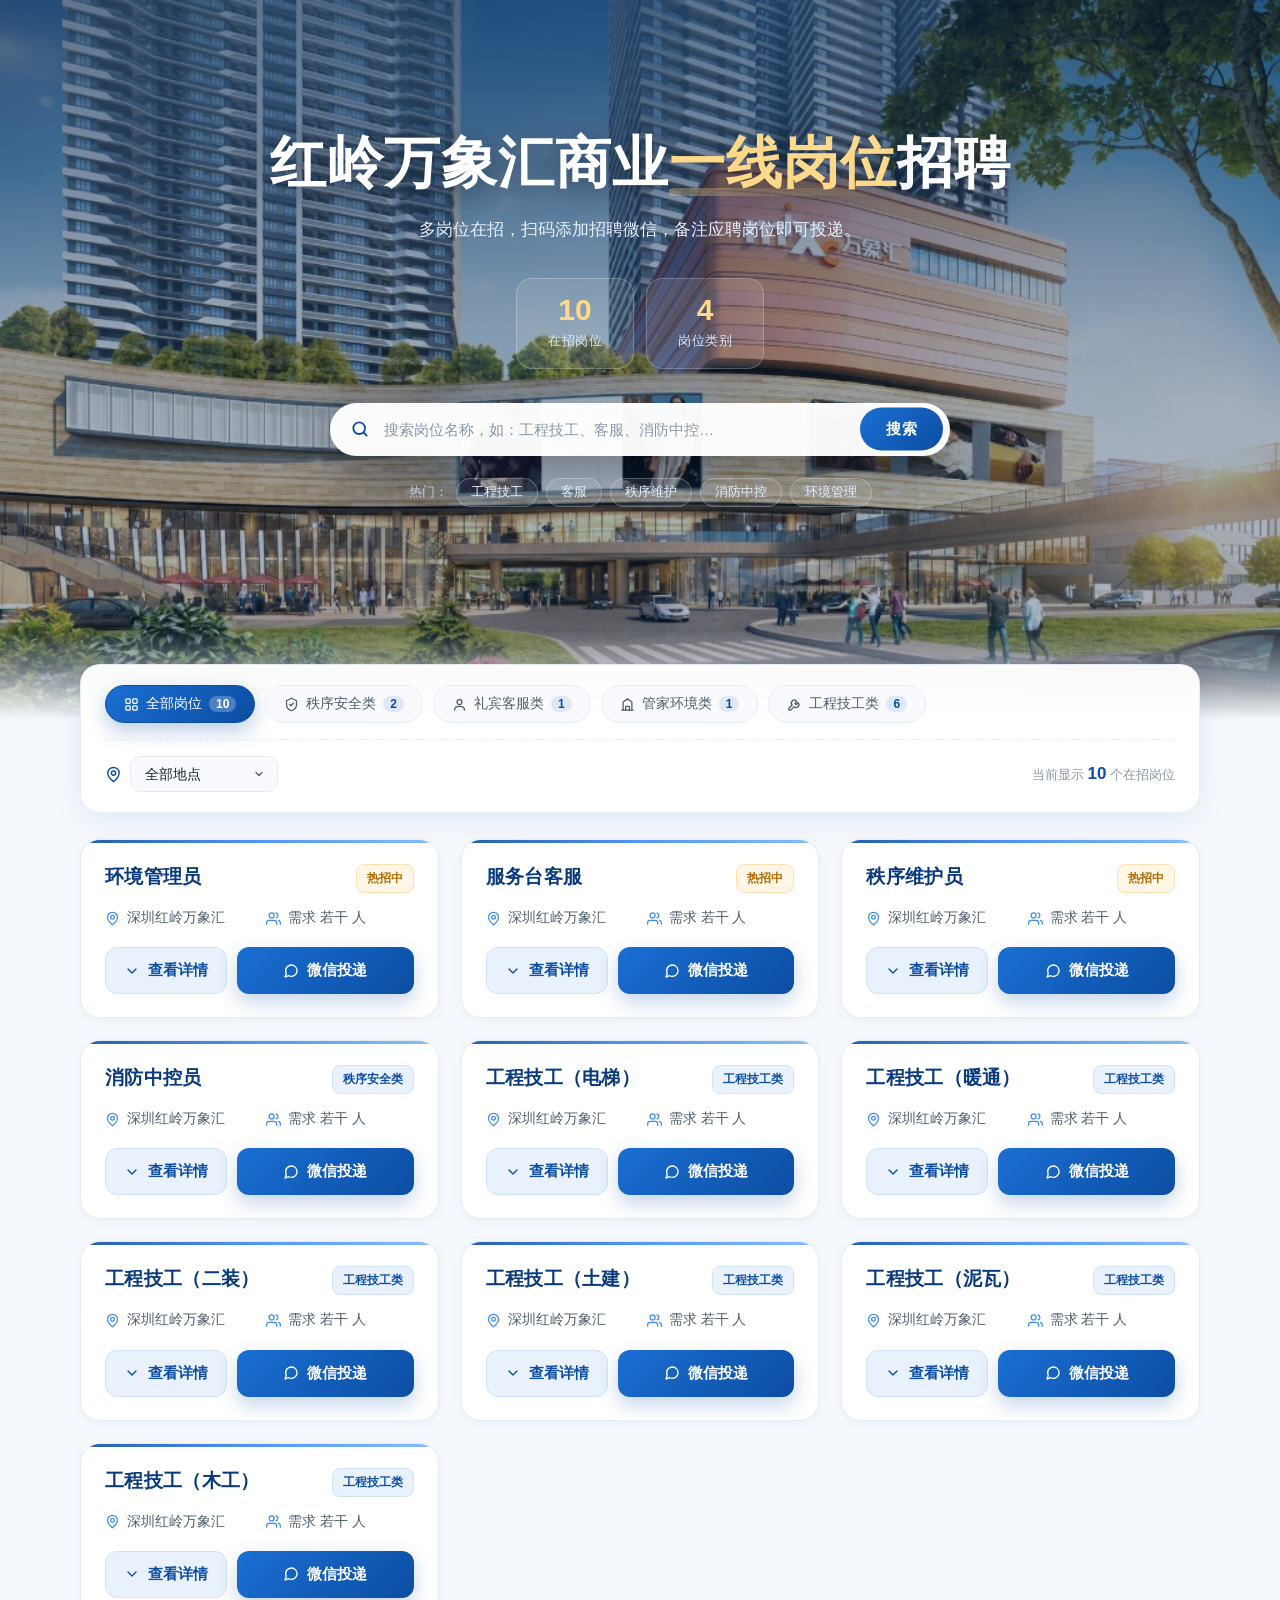
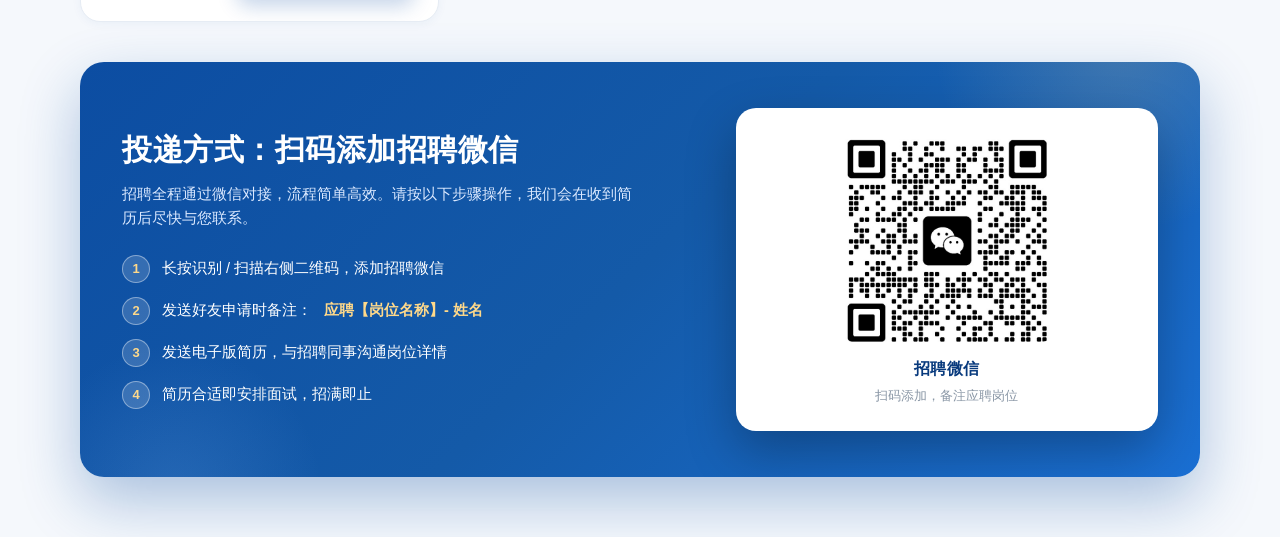
==== commit 3e5022f1: "Remove hero work-location stat card" ====
--- a/zhaopin/index.html
+++ b/zhaopin/index.html
@@ -5,8 +5,11 @@
     <meta name="viewport" content="width=device-width, initial-scale=1.0, viewport-fit=cover">
     <meta name="theme-color" content="#0c4da2">
     <meta name="site-data" content="../data/site.json">
-    <meta name="description" content="深圳湾商业一线岗位招聘，中国华润大厦、深圳湾万象城、华润金融大厦多岗位在招。">
-    <title>深圳湾商业一线岗位招聘 | 中国华润大厦·深圳湾万象城·华润金融大厦</title>
+    <meta name="description" content="红岭万象汇商业一线岗位招聘，深圳红岭万象汇多岗位在招，扫码添加招聘微信即可投递。">
+    <meta property="og:title" content="红岭万象汇商业一线岗位招聘 | 深圳红岭万象汇">
+    <meta property="og:description" content="红岭万象汇商业一线岗位招聘，深圳红岭万象汇多岗位在招，扫码添加招聘微信即可投递。">
+    <meta property="og:type" content="website">
+    <title>红岭万象汇商业一线岗位招聘 | 深圳红岭万象汇</title>
     <style>
         /* ===== 设计令牌 ===== */
         * {
@@ -1188,7 +1191,7 @@
         <div class="sticky-inner">
             <div class="sticky-brand">
                 <span class="dot"></span>
-                <span id="stickyBrandText">深圳湾招聘</span>
+                <span id="stickyBrandText">红岭万象汇招聘</span>
             </div>
             <div class="sticky-search">
                 <svg viewBox="0 0 24 24" fill="none" stroke-width="2.2" stroke-linecap="round" stroke-linejoin="round"><circle cx="11" cy="11" r="7"/><path d="m20 20-3.5-3.5"/></svg>
@@ -1202,11 +1205,10 @@
     <!-- ===== Hero 首屏（已删除图一标签） ===== -->
     <header class="hero" id="hero">
         <div class="hero-inner">
-            <h1 id="heroTitle">深圳湾商业<em>一线岗位</em>招聘</h1>
+            <h1 id="heroTitle">红岭万象汇商业<em>一线岗位</em>招聘</h1>
             <p class="hero-sub" id="heroSub">多岗位在招，扫码添加招聘微信，备注应聘岗位即可投递。</p>
             <div class="hero-stats">
                 <div class="hero-stat"><b id="statJobs">12</b><span>在招岗位</span></div>
-                <div class="hero-stat"><b id="statLocations">3</b><span>工作地点</span></div>
                 <div class="hero-stat"><b id="statCategories">4</b><span>岗位类别</span></div>
             </div>
             <div class="hero-search">
@@ -1261,9 +1263,7 @@
                         <svg viewBox="0 0 24 24" fill="none" stroke-width="2" stroke-linecap="round" stroke-linejoin="round"><path d="M20 10c0 6-8 12-8 12S4 16 4 10a8 8 0 1 1 16 0z"/><circle cx="12" cy="10" r="3"/></svg>
                         <select id="locationFilter" aria-label="按工作地点筛选">
                             <option value="">全部地点</option>
-                            <option value="中国华润大厦">中国华润大厦</option>
-                            <option value="深圳湾万象城">深圳湾万象城</option>
-                            <option value="华润金融大厦">华润金融大厦</option>
+                            <option value="深圳红岭万象汇">深圳红岭万象汇</option>
                         </select>
                     </div>
                     <button class="reset-btn" id="resetBtn">
@@ -1373,6 +1373,17 @@
 
         function applySiteCopy(site) {
             document.title = site.siteTitle || document.title;
+            var desc = site.siteDescription || '';
+            if (desc) {
+                var metaDesc = document.querySelector('meta[name="description"]');
+                if (metaDesc) metaDesc.setAttribute('content', desc);
+                var ogDesc = document.querySelector('meta[property="og:description"]');
+                if (ogDesc) ogDesc.setAttribute('content', desc);
+            }
+            if (site.siteTitle) {
+                var ogTitle = document.querySelector('meta[property="og:title"]');
+                if (ogTitle) ogTitle.setAttribute('content', site.siteTitle);
+            }
             const brand = document.getElementById('stickyBrandText');
             if (brand && site.stickyBrand) brand.textContent = site.stickyBrand;
             const heroTitle = document.getElementById('heroTitle');
